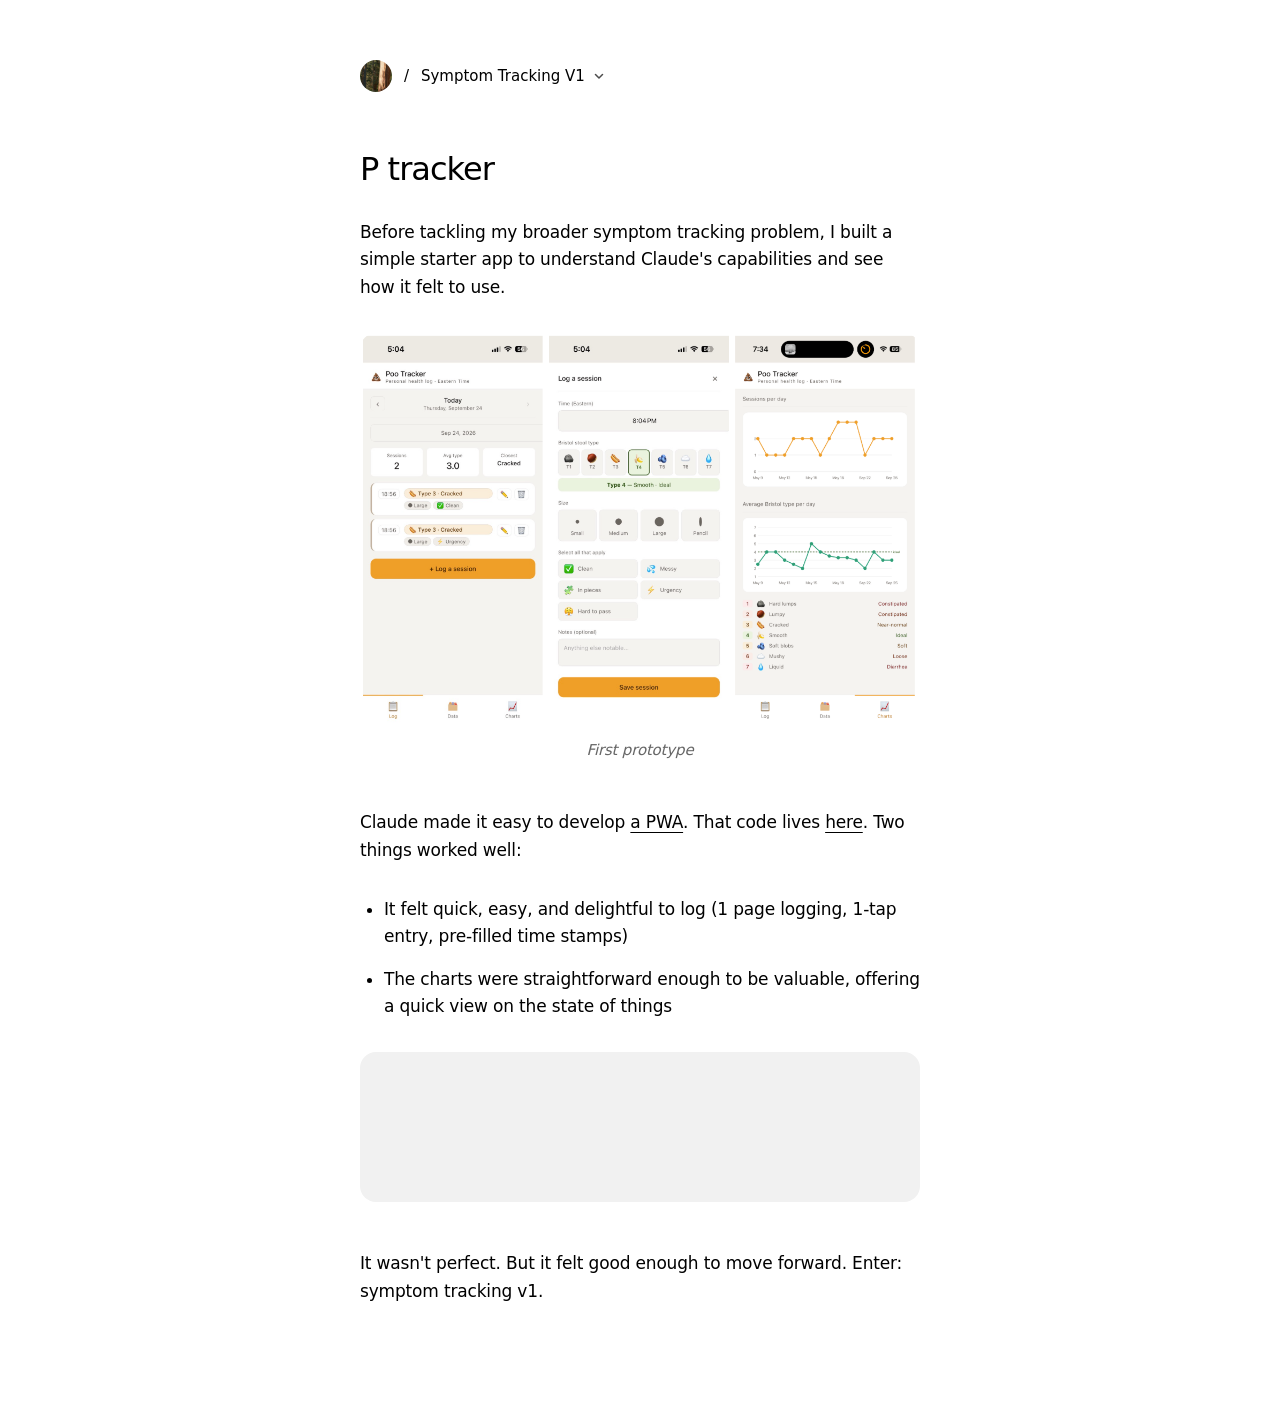
==== p-tracker.html @ f4fca5af "spacing changes" ====
<!DOCTYPE html>
<html lang="en-US">
<head>
    <meta charset="utf-8">
    <meta name="viewport" content="width=device-width, initial-scale=1.0">
    <title>Women(n of one) / Symptom Tracking V1</title>
    <meta name="description" content="Symptom Tracking V1 is a tool for tracking custom inputs and outcome symptoms.">
    
    <link rel="icon" href="images/trees.png" type="image/png">
    <link rel="stylesheet" href="styles.css">
    <!-- <script src="analytics.js"></script> -->
</head>
<body>
    <div class="container">
        <header class="header">
            <div class="breadcrumb">
                <a href="/" class="breadcrumb-name">Women(n of one)</a> / <span class="breadcrumb-project">Symptom Tracking V1</span>
            </div>
        </header>

        <main class="project-main">
            <div class="project-header">
                <h1 class="page-title">P tracker</h1>
            </div>

            <section class="project-section">
                <p class="section-text">Before tackling my broader symptom tracking problem, I built a simple starter app to understand Claude's capabilities and see how it felt to use.</p>
                
                <section class="project-section">
                    <img src="images/ptracker-sidebyside.png" alt="screenshots" class="project-image-full">
                    <p class="image-caption">First prototype</p>
                </section>    
                
                <p class="section-text">Claude made it easy to develop <a href="https://rad-cuchufli-82b1fe.netlify.app/">a PWA</a>. That code lives <a href="https://github.com/mollyomcgowan/p-tracker">here</a>. Two things worked well:</p>
                    <ul class="section-list">
                        <li>It felt quick, easy, and delightful to log (1 page logging, 1-tap entry, pre-filled time stamps)</li>
                        <li>The charts were straightforward enough to be valuable, offering a quick view on the state of things</li>
                    </ul>

                    <div class="project-image-centered video-spaced">
                    <video src="images/ptracker.mp4" poster="" preload="metadata" class="project-image-full project-video-small" autoplay loop muted playsinline></video>
                    </div>
            </section>

            <section class="project-section">
                <p class="section-text">It wasn't perfect. But it felt good enough to move forward. Enter: symptom tracking v1.</p>
            </section>

        </main>
    </div>

    <script src="script.js"></script>
</body>
</html>
---- styles.css ----
/* CSS Variables */
:root {
  /* Typography */
  --font-family-sans: system-ui, -apple-system, BlinkMacSystemFont, "Segoe UI", sans-serif;
  --font-weight-regular: 400;
  --font-weight-medium: 500;
  --tracking-body: -0.01em;
  --tracking-tight: -0.03em;
  --line-height-body: 1.55;
  --line-height-compact: 1.35;

  /* Font Sizes */
  --font-size-small: 15px;
  --font-size-medium: 17px;
  --font-size-large: 20px;
  --font-size-extra-large: 28px;
  --font-size-extra-extra-large: 32px;

  /* Colors */
  --color-background: #fff;
  --color-background-secondary: #f1f1f1;
  --color-background-tertiary: #f5f5f5;
  --color-background-media: #f1f1f1; /* Always light for image/video containers */
  --color-text-primary: #000;
  --color-text-secondary: #666;
  --color-border: #e7e7e7;
  --color-shadow: rgba(0, 0, 0, 0.12);
  --color-selection-background: #000;
  --color-selection-text: #fff;

  /* 4px spacing grid */
  --space-1: 4px;
  --space-2: 8px;
  --space-3: 12px;
  --space-4: 16px;
  --space-5: 20px;
  --space-6: 24px;
  --space-8: 32px;
  --space-10: 40px;
  --space-12: 48px;
  --space-15: 60px;
  --space-20: 80px;
  --space-30: 120px;
  --content-margin: var(--space-20);
  --home-content-width: 560px;
  --home-primary-column: 180px;
  --home-column-gap: var(--space-5);
  --work-logo-size: var(--space-6);

  /* Border Radius */
  --border-radius-small: 4px;
  --border-radius-medium: 8px;
  --border-radius-large: 16px;
}

/* Dark Mode */
@media (prefers-color-scheme: dark) {
  :root {
    --color-background: #000;
    --color-background-secondary: #101010;
    --color-background-tertiary: #181818;
    --color-text-primary: #f2f2f2;
    --color-text-secondary: #a3a3a3;
    --color-border: #262626;
    --color-shadow: rgba(0, 0, 0, 0.7);
    --color-selection-background: #fff;
    --color-selection-text: #000;
  }

  /* Invert dark icons for visibility */
  .view-toggle img {
    filter: invert(1);
  }
}

/* Reset and Base Styles */
* {
  margin: 0;
  padding: 0;
  box-sizing: border-box;
}

html {
  font-size: var(--font-size-medium);
  scroll-behavior: smooth;
  font-family: var(--font-family-sans);
  color: var(--color-text-primary);
  text-rendering: optimizeLegibility;
  font-kerning: normal;
}

::selection {
  background: var(--color-selection-background);
  color: var(--color-selection-text);
}

body {
  font-weight: var(--font-weight-regular);
  line-height: var(--line-height-body);
  letter-spacing: var(--tracking-body);
  color: var(--color-text-primary);
  background-color: var(--color-background);
  -webkit-font-smoothing: antialiased;
  -moz-osx-font-smoothing: grayscale;
  animation: page-fade-in 0.9s ease both;
}

@keyframes page-fade-in {
  from {
    opacity: 0;
  }
  to {
    opacity: 1;
  }
}

@media (prefers-reduced-motion: reduce) {
  body {
    animation: none;
  }

  .work-description-reveal {
    transition: none;
  }
}

/* Remove all focus outlines globally */
button:focus,
a:focus {
  outline: none;
}

p a {
  font-weight: var(--font-weight-medium);
  text-decoration: underline;
  color: var(--color-text-primary);
  text-decoration-thickness: 1px;
  text-underline-offset: var(--space-1);
}

/* Container */
.container {
  max-width: 760px;
  margin: 0 auto;
  padding: 0;
  min-height: 100vh;
  display: flex;
  flex-direction: column;
}

/* Bookshelf gets full width container */
.bookshelf-container {
  max-width: 100%;
  padding: 0;
  overflow: visible;
}

/* Header */
.header {
  display: flex;
  justify-content: space-between;
  align-items: center;
  padding: var(--space-15) 0;
  max-width: 600px;
  margin: 0 auto;
  width: 100%;
}

.header-identity {
  display: flex;
  align-items: center;
  gap: var(--space-4);
}

.header-photo {
  width: var(--space-8);
  height: var(--space-8);
  border-radius: 50%;
  object-fit: cover;
  flex-shrink: 0;
}

.name {
  font-size: var(--font-size-large);
  font-weight: var(--font-weight-medium);
  line-height: var(--line-height-compact);
  letter-spacing: -0.02em;
  color: var(--color-text-primary);
  text-decoration: none;
}

.nav-links {
  display: flex;
  gap: var(--space-8);
}

.nav-link {
  font-size: var(--font-size-small);
  font-weight: var(--font-weight-medium);
  line-height: var(--line-height-compact);
  color: var(--color-text-secondary);
  text-decoration: none;
  transition: color 160ms ease;
}

.nav-link:hover {
  color: var(--color-text-primary);
}

/* Breadcrumb Header for Sub-pages */
.breadcrumb {
  font-size: var(--font-size-small);
  line-height: var(--line-height-compact);
  display: flex;
  align-items: center;
  flex-wrap: wrap;
}

.header:has(.breadcrumb) {
  max-width: var(--home-content-width);
  padding-top: var(--space-15);
  padding-bottom: var(--space-15);
}

.breadcrumb-name {
  font-weight: var(--font-weight-medium);
  color: var(--color-text-primary);
  text-decoration: none;
  padding-right: var(--space-3);
  display: inline-flex;
  align-items: center;
}

.breadcrumb-name-thumb {
  display: block;
  width: var(--space-8);
  height: var(--space-8);
  border-radius: 50%;
  object-fit: cover;
  flex-shrink: 0;
}

.breadcrumb-name-text {
  display: none;
}

.breadcrumb-project {
  font-weight: var(--font-weight-regular);
  position: relative;
  display: inline-block;
}

.breadcrumb-project-trigger {
  font: inherit;
  color: inherit;
  background: none;
  border: none;
  padding: var(--space-1) var(--space-3);
  margin: -4px 0;
  border-radius: var(--border-radius-small);
  cursor: pointer;
  display: inline-flex;
  align-items: center;
  gap: var(--space-2);
  line-height: inherit;
  transition: background-color 120ms ease;
}

.breadcrumb-project-trigger:focus-visible {
  background-color: var(--color-background-secondary);
  outline: none;
}

.breadcrumb-project-trigger:active,
.breadcrumb-project.is-open .breadcrumb-project-trigger {
  background-color: var(--color-background-secondary);
}

@media (hover: hover) {
  .breadcrumb-project-trigger:hover {
    background-color: var(--color-background-secondary);
  }
}

.breadcrumb-project-label {
  white-space: nowrap;
  overflow: hidden;
  text-overflow: ellipsis;
  max-width: calc(100vw - 200px);
}

.breadcrumb-chevron {
  flex-shrink: 0;
  transition: transform 220ms cubic-bezier(0.2, 0.8, 0.2, 1);
  opacity: 0.7;
}

.breadcrumb-project.is-open .breadcrumb-chevron {
  transform: rotate(180deg);
}

.breadcrumb-menu {
  position: absolute;
  top: calc(100% + var(--space-2));
  left: 0;
  min-width: 280px;
  max-width: 360px;
  background: var(--color-background);
  border: 1px solid var(--color-border);
  border-radius: var(--border-radius-large);
  box-shadow: 0 12px 32px var(--color-shadow);
  padding: var(--space-2);
  z-index: 50;
  opacity: 0;
  transform: translateY(-4px) scale(0.98);
  transform-origin: top left;
  pointer-events: none;
  transition: opacity 180ms ease, transform 220ms cubic-bezier(0.2, 0.8, 0.2, 1);
}

.breadcrumb-project.is-open .breadcrumb-menu {
  opacity: 1;
  transform: translateY(0) scale(1);
  pointer-events: auto;
}

.breadcrumb-menu-section {
  display: flex;
  flex-direction: column;
  padding: var(--space-1) 0;
}

.breadcrumb-menu-heading {
  font-size: 12px;
  font-weight: var(--font-weight-medium);
  letter-spacing: var(--tracking-body);
  color: var(--color-text-secondary);
  padding: var(--space-2) var(--space-3) var(--space-1);
}

.breadcrumb-menu-item {
  display: block;
  font-size: var(--font-size-small);
  color: var(--color-text-primary);
  text-decoration: none;
  padding: var(--space-2) var(--space-3);
  border-radius: var(--border-radius-medium);
  transition: background-color 120ms ease;
}

.breadcrumb-menu-item:focus-visible {
  background-color: var(--color-background-secondary);
  outline: none;
}

.breadcrumb-menu-item:active {
  background-color: var(--color-background-tertiary);
}

@media (hover: hover) {
  .breadcrumb-menu-item:hover {
    background-color: var(--color-background-secondary);
  }
}

.breadcrumb-menu-item.is-current {
  font-weight: var(--font-weight-medium);
  color: var(--color-text-secondary);
  pointer-events: none;
}

.breadcrumb-menu-divider {
  height: 1px;
  background-color: var(--color-border);
  margin: var(--space-1) var(--space-2);
}

@media (max-width: 600px) {
  .breadcrumb-menu {
    min-width: 240px;
    max-width: calc(100vw - 48px);
  }

  .breadcrumb-project-trigger {
    padding: var(--space-2) var(--space-3);
    margin: -8px 0;
  }

  .breadcrumb-name {
    padding: var(--space-1) var(--space-3) var(--space-1) 0;
    margin: -4px 0;
  }

  .breadcrumb-menu-item {
    padding: var(--space-3);
  }
}

/* Main Content */
.home-page .container {
  max-width: var(--home-content-width);
}

.home-page .header {
  max-width: none;
  margin: 0;
}

.main {
  flex: 1;
  width: 100%;
  margin: 0;
}

/* Intro Section */
.intro {
  margin-bottom: var(--space-15);
}

/* Projects Section */
.projects {
  display: flex;
  flex-direction: column;
  gap: var(--space-3);
  margin-bottom: var(--space-15);
}

/* Home page section label */
.section-label {
  font-size: var(--font-size-medium);
  font-weight: var(--font-weight-medium);
  letter-spacing: var(--tracking-body);
  line-height: var(--line-height-compact);
  color: var(--color-text-secondary);
  margin: 0 0 var(--space-1);
}

.project-card {
  display: grid;
  grid-template-columns: var(--home-primary-column) 1fr;
  column-gap: var(--home-column-gap);
  align-items: baseline;
  margin: 0;
  text-decoration: none;
  color: inherit;
}

.project-title {
  font-size: var(--font-size-medium);
  color: var(--color-text-primary);
  font-weight: var(--font-weight-medium);
  line-height: var(--line-height-compact);
}

.project-description {
  font-size: var(--font-size-medium);
  color: var(--color-text-secondary);
  font-weight: var(--font-weight-regular);
  line-height: var(--line-height-compact);
  justify-self: end;
  text-align: right;
}

.page-title {
  font-size: var(--font-size-extra-extra-large);
  font-weight: var(--font-weight-medium);
  line-height: 1.1;
  letter-spacing: var(--tracking-tight);
  text-decoration: none;
  display: block;
  transition: opacity 0.2s ease;
  margin-bottom: 0;
  flex: 1;
}

/* Remove focus outlines */
*:focus,
*:focus-visible {
  outline: none;
}

.nav-link:focus,
.project-link:focus,
.page-title:focus {
  outline: none;
}

/* ===== PROJECT PAGE STYLES ===== */

/* Project Page Layout */
.project-main {
  flex: 1;
  width: 100%;
  max-width: var(--home-content-width);
  padding: 0 0 var(--space-15);
  margin: 0 auto;
}

.project-header {
  margin: 0 0 var(--space-8);
}

.project-header .page-title {
  margin-bottom: var(--space-6);
}

.project-section {
  margin-bottom: var(--space-12);
}

.section-header {
  font-size: var(--font-size-medium);
  font-weight: var(--font-weight-medium);
  line-height: var(--line-height-body);
  margin: 0 0 var(--space-2);
}

.section-text {
  font-size: var(--font-size-medium);
  font-weight: var(--font-weight-regular);
  line-height: 1.6;
  margin: 0 0 var(--space-8);
}

.section-list {
  font-size: var(--font-size-medium);
  font-weight: var(--font-weight-regular);
  line-height: 1.6;
  margin: 0 0 var(--space-8) 0;
  padding-left: var(--space-6);
}

.section-list li {
  margin-bottom: var(--space-4);
}

/* Project media shares the same column as the surrounding text. */
.project-image-full,
.project-image-centered,
.video-container,
.project-image-grid,
.project-image-grid-three,
.project-image-placeholder {
  width: 100%;
  max-width: 100%;
  margin-left: 0;
  margin-right: 0;
}

.project-image-full {
  display: block;
  height: auto;
  object-fit: contain;
  object-position: center;
  border-radius: var(--border-radius-large);
}
.project-video-small {
  width: auto;
  max-width: 100%;
  max-height: 520px;
}

.video-spaced {
  margin-top: var(--space-6);
  margin-bottom: var(--space-6);
}

.project-image-centered {
  display: flex;
  flex-direction: column;
  align-items: center;
  background-color: var(--color-background-media);
  border-radius: var(--border-radius-large);
}

.project-image-grid {
  display: grid;
  grid-template-columns: 1fr 1fr;
  gap: var(--space-6);
  margin-top: var(--space-6);
  margin-bottom: var(--space-6);
  background-color: var(--color-background-media);
  border-radius: var(--border-radius-large);
}

.project-image-grid-three {
  display: grid;
  grid-template-columns: 1fr 1fr 1fr;
  gap: var(--space-6);
  margin-top: var(--space-15);
  margin-bottom: var(--space-15);
  background-color: var(--color-background-media);
  border-radius: var(--border-radius-large);
}

.project-image-grid-item {
  width: 100%;
  height: auto;
  object-fit: contain;
  display: block;
  border-radius: var(--border-radius-large);
}

.project-image-placeholder {
  min-height: 300px;
  background-color: var(--color-background-tertiary);
  border: 2px dashed var(--color-border);
  display: flex;
  align-items: center;
  justify-content: center;
  margin-top: var(--space-15);
  margin-bottom: var(--space-15);
  border-radius: var(--border-radius-large);
}

.project-image-grid .project-image-placeholder {
  margin-top: 0;
  margin-bottom: 0;
  min-height: 200px;
}

.image-caption {
  font-size: var(--font-size-small);
  font-weight: var(--font-weight-regular);
  line-height: 1.45;
  color: var(--color-text-secondary);
  text-align: center;
  font-style: italic;
  margin: 0;
  padding-top: var(--space-2);
}

/* Button-style link for project pages */
.link-button {
  display: inline-block;
  background-color: var(--color-background-secondary);
  color: var(--color-text-primary);
  font-size: var(--font-size-small);
  font-weight: var(--font-weight-medium);
  text-decoration: none;
  padding: var(--space-1) var(--space-4);
  border-radius: var(--border-radius-medium);
  transition:
    background-color 0.2s ease,
    opacity 0.2s ease;
}

.link-button::after {
  content: ' ↗';
}

.link-button:hover {
  background-color: var(--color-background-tertiary);
  opacity: 0.9;
}

/* Hover-reveal controls over a video */
.video-container {
  position: relative;
}

.video-controls {
  position: absolute;
  bottom: var(--space-3);
  right: var(--space-3);
  display: flex;
  gap: var(--space-2);
  transition: opacity 0.15s ease;
}

@media (hover: hover) {
  .video-controls {
    opacity: 0;
    pointer-events: none;
  }

  .video-container:hover .video-controls {
    opacity: 1;
    pointer-events: auto;
  }
}

.video-control-button {
  background-color: rgba(0, 0, 0, 0.6);
  color: #fff;
  font: inherit;
  font-size: 14px;
  font-weight: var(--font-weight-medium);
  border: 0;
  padding: var(--space-2) var(--space-3);
  border-radius: var(--border-radius-medium);
  cursor: pointer;
  transition: background-color 0.15s ease;
}

.video-control-button:hover {
  background-color: rgba(0, 0, 0, 0.8);
}

/* ===== WORK HISTORY STYLES ===== */

.work-entry {
  margin: 0;
}

.work-item {
  display: grid;
  grid-template-columns: var(--home-primary-column) 1fr;
  column-gap: var(--home-column-gap);
  align-items: start;
  text-align: left;
  width: 100%;
  margin: 0;
  padding: 0;
  border: 0;
  background: none;
  color: inherit;
  font: inherit;
  appearance: none;
  cursor: pointer;
  text-decoration: none;
}

.work-item:focus-visible {
  outline: 1px solid var(--color-border);
  outline-offset: var(--space-1);
  border-radius: var(--border-radius-small);
}

.work-primary {
  display: flex;
  align-items: start;
  gap: var(--space-2);
}

.work-logo {
  display: none;
  width: var(--work-logo-size);
  height: var(--work-logo-size);
  border-radius: var(--border-radius-small);
  object-fit: contain;
  flex-shrink: 0;
}

.work-logo.border {
  border: 0.5px solid var(--color-border);
  background: transparent;
}

.work-company {
  font-size: var(--font-size-medium);
  font-weight: var(--font-weight-medium);
  color: var(--color-text-primary);
}

/* Row hover underlines the primary label only. */
.project-title,
.work-company {
  text-decoration-line: underline;
  text-decoration-color: transparent;
  text-decoration-thickness: 1px;
  text-underline-offset: var(--space-1);
  transition: text-decoration-color 160ms ease;
}

.project-card:hover .project-title,
.work-item:hover .work-company,
.work-entry.is-open .work-company {
  text-decoration-color: currentColor;
}

.work-dates {
  font-size: var(--font-size-medium);
  font-weight: var(--font-weight-regular);
  line-height: var(--line-height-compact);
  color: var(--color-text-secondary);
  font-family: var(--font-family-sans);
  font-variant-numeric: tabular-nums;
  justify-self: end;
  text-align: right;
}

.work-description-reveal {
  display: grid;
  grid-template-rows: 0fr;
  opacity: 0;
  transition:
    grid-template-rows 260ms cubic-bezier(0.2, 0.8, 0.2, 1),
    opacity 180ms ease;
}

.work-entry.is-open .work-description-reveal {
  grid-template-rows: 1fr;
  opacity: 1;
}

.work-description-inner {
  min-height: 0;
  overflow: hidden;
}

.work-description {
  margin: var(--space-2) 0 0;
  color: var(--color-text-secondary);
  font-size: var(--font-size-medium);
  font-weight: var(--font-weight-regular);
  line-height: var(--line-height-body);
  text-align: left;
}

/* ===== MOBILE BREAKPOINT ===== */
@media (max-width: 768px) {
  :root {
    --content-margin: var(--space-6);
  }

  /* Header stacks vertically with padding */
  .header {
    flex-direction: column;
    align-items: flex-start;
    gap: var(--space-2);
    padding-left: var(--content-margin);
    padding-right: var(--content-margin);
    margin-left: 0;
    margin-right: 0;
  }

  .header-identity {
    width: 100%;
    justify-content: space-between;
  }

  .header-photo {
    order: 2;
  }

  .name {
    order: 1;
  }

  .home-page .main {
    padding-left: var(--content-margin);
    padding-right: var(--content-margin);
  }

  .project-main {
    padding-left: var(--content-margin);
    padding-right: var(--content-margin);
  }

  /* Project cards stack: description drops below the title */
  .project-card {
    grid-template-columns: 1fr;
    column-gap: 0;
    row-gap: var(--space-1);
  }

  .work-item {
    grid-template-columns: 1fr;
    row-gap: var(--space-1);
  }

  .project-description,
  .work-dates {
    justify-self: start;
    text-align: left;
  }

  /* More breathing room between stacked projects (kept on the 4px grid) */
   .projects {
    gap: var(--space-5);
  }
  }
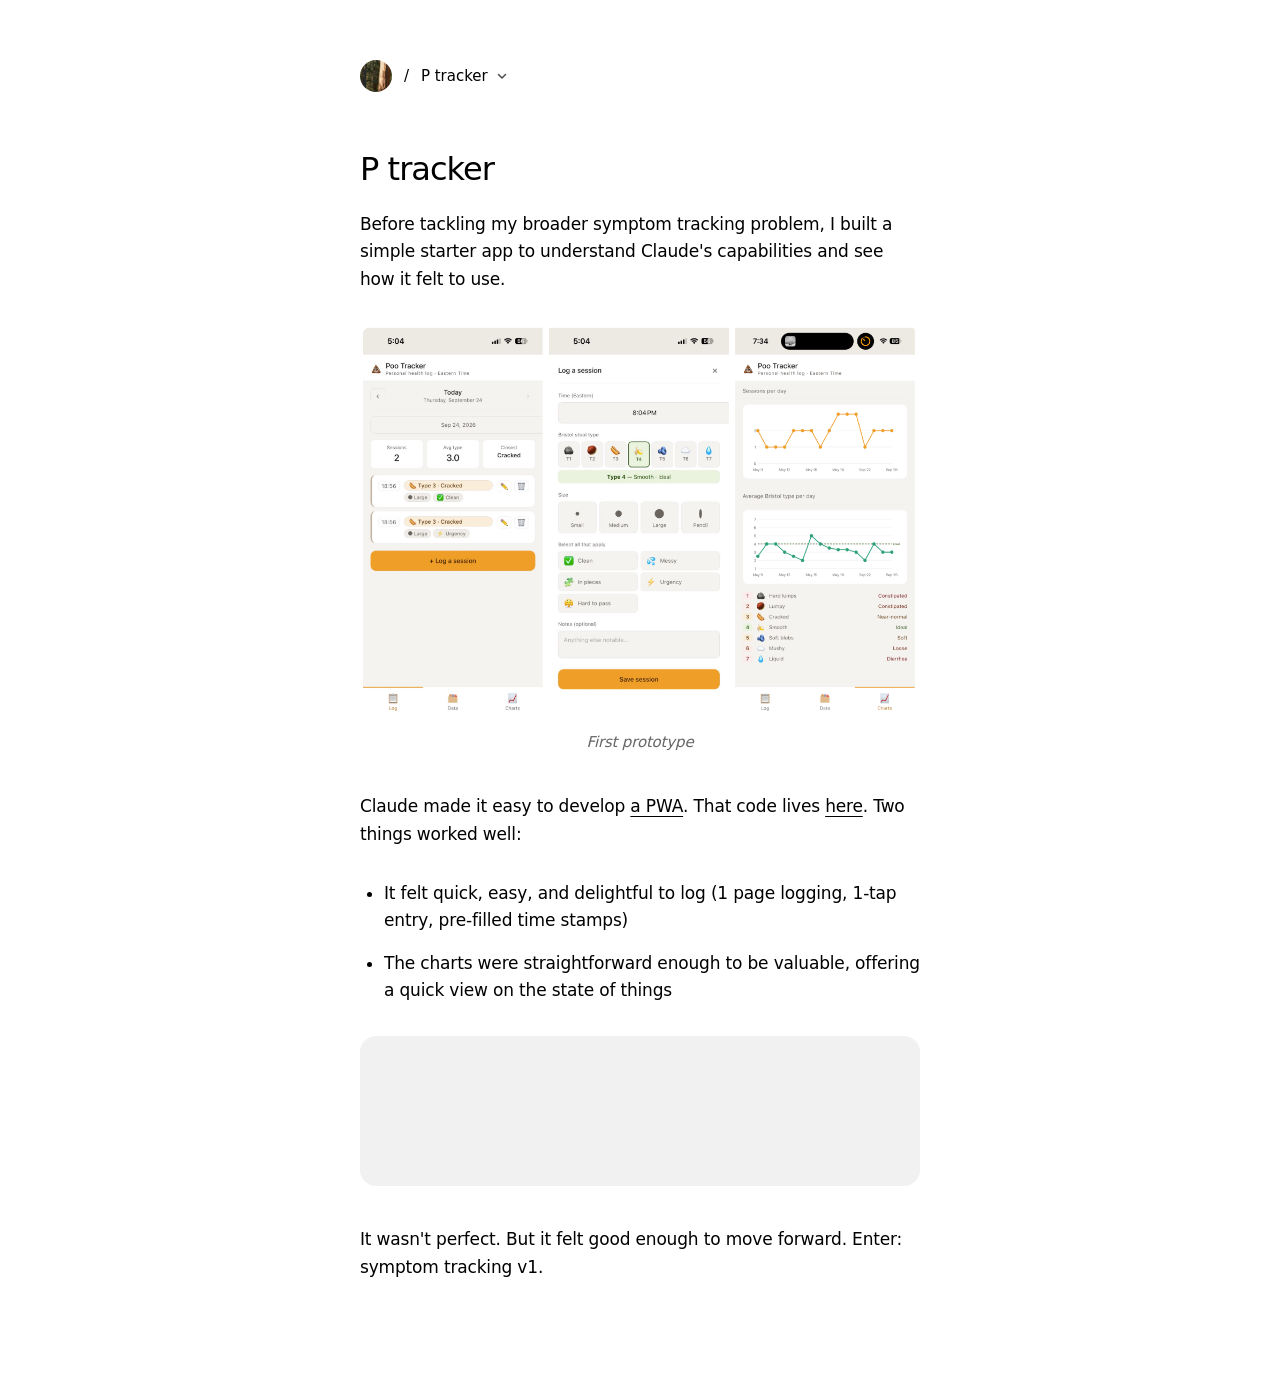
==== commit c4f0ea84: "Update p-tracker.html" ====
--- a/p-tracker.html
+++ b/p-tracker.html
@@ -14,7 +14,7 @@
     <div class="container">
         <header class="header">
             <div class="breadcrumb">
-                <a href="/" class="breadcrumb-name">Women(n of one)</a> / <span class="breadcrumb-project">Symptom Tracking V1</span>
+                <a href="/" class="breadcrumb-name">Women(n of one)</a> / <span class="breadcrumb-project">P tracker</span>
             </div>
         </header>
 
--- a/styles.css
+++ b/styles.css
@@ -497,7 +497,7 @@
 }
 
 .project-header {
-  margin: 0 0 var(--space-8);
+  margin: 0 0 var(--space-6);
 }
 
 .project-header .page-title {
@@ -505,7 +505,7 @@
 }
 
 .project-section {
-  margin-bottom: var(--space-12);
+  margin-bottom: var(--space-10);
 }
 
 .section-header {
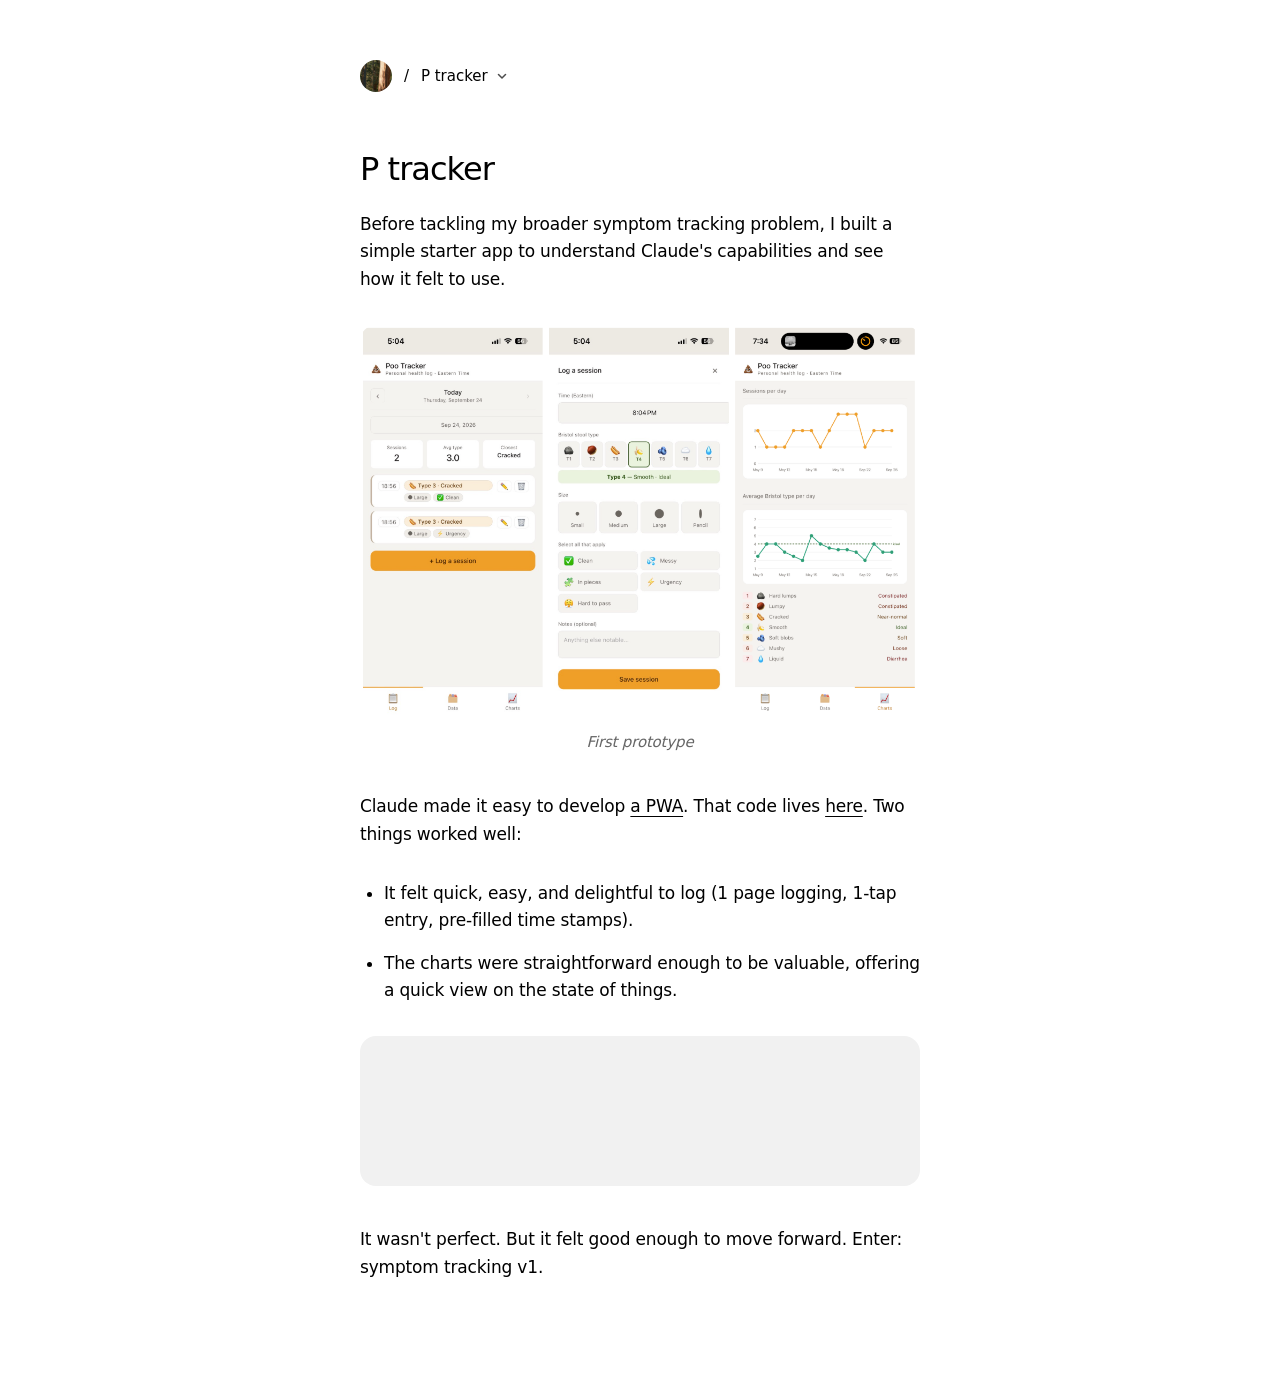
==== commit fd01b1b0: "Update p-tracker.html" ====
--- a/p-tracker.html
+++ b/p-tracker.html
@@ -33,8 +33,8 @@
                 
                 <p class="section-text">Claude made it easy to develop <a href="https://rad-cuchufli-82b1fe.netlify.app/">a PWA</a>. That code lives <a href="https://github.com/mollyomcgowan/p-tracker">here</a>. Two things worked well:</p>
                     <ul class="section-list">
-                        <li>It felt quick, easy, and delightful to log (1 page logging, 1-tap entry, pre-filled time stamps)</li>
-                        <li>The charts were straightforward enough to be valuable, offering a quick view on the state of things</li>
+                        <li>It felt quick, easy, and delightful to log (1 page logging, 1-tap entry, pre-filled time stamps).</li>
+                        <li>The charts were straightforward enough to be valuable, offering a quick view on the state of things.</li>
                     </ul>
 
                     <div class="project-image-centered video-spaced">
--- a/styles.css
+++ b/styles.css
@@ -630,6 +630,15 @@
   padding-top: var(--space-2);
 }
 
+.project-figure {
+  margin: 0 0 var(--space-6);   /* space below the caption: 24px */
+}
+
+/* shrink the gap between a paragraph and an image that follows it */
+.section-text:has(+ .project-figure) {
+  margin-bottom: var(--space-4); /* 16px */
+}
+
 /* Button-style link for project pages */
 .link-button {
   display: inline-block;
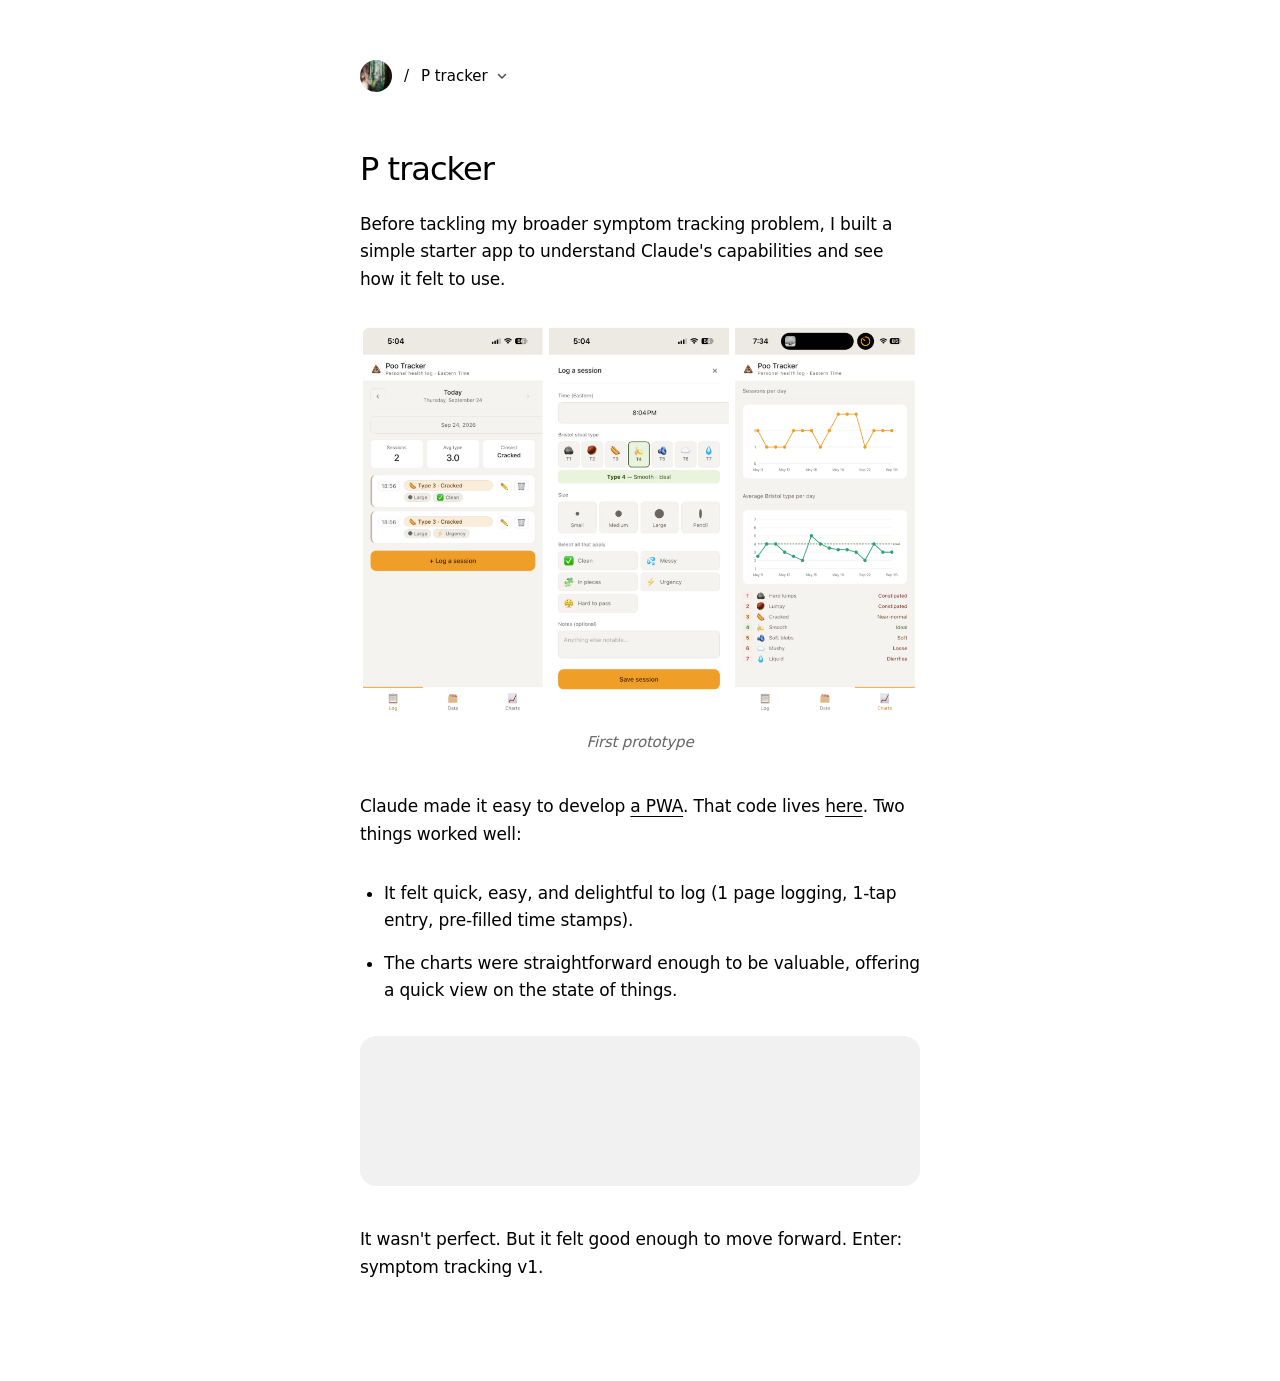
==== commit f431c123: "Edits to name + header" ====
--- a/p-tracker.html
+++ b/p-tracker.html
@@ -3,10 +3,10 @@
 <head>
     <meta charset="utf-8">
     <meta name="viewport" content="width=device-width, initial-scale=1.0">
-    <title>Women(n of one) / Symptom Tracking V1</title>
-    <meta name="description" content="Symptom Tracking V1 is a tool for tracking custom inputs and outcome symptoms.">
+    <title>P tracker</title>
+    <meta name="description" content="P tracker was built to understand the tools and the problem better.">
     
-    <link rel="icon" href="images/trees.png" type="image/png">
+    <link rel="icon" href="images/wofone.png" type="image/png">
     <link rel="stylesheet" href="styles.css">
     <!-- <script src="analytics.js"></script> -->
 </head>
@@ -14,7 +14,7 @@
     <div class="container">
         <header class="header">
             <div class="breadcrumb">
-                <a href="/" class="breadcrumb-name">Women(n of one)</a> / <span class="breadcrumb-project">P tracker</span>
+                <a href="/" class="breadcrumb-name">wome(n of one)</a> / <span class="breadcrumb-project">P tracker</span>
             </div>
         </header>
 
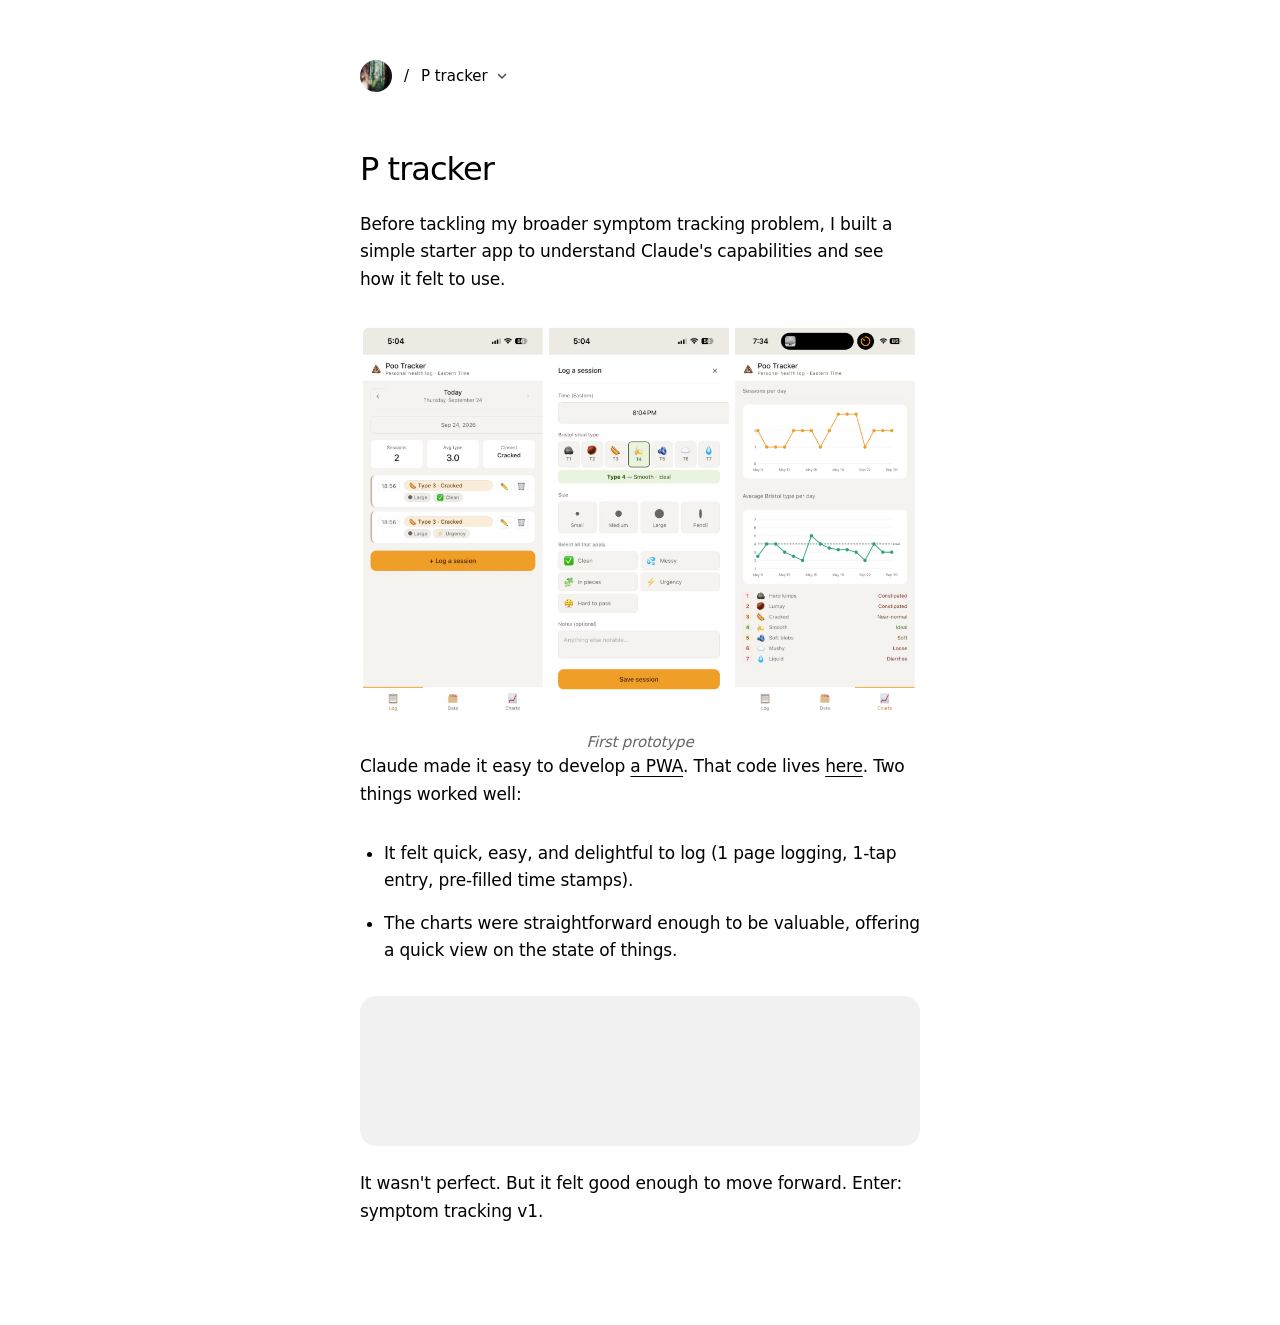
==== commit 93675f4e: "clean up sections" ====
--- a/p-tracker.html
+++ b/p-tracker.html
@@ -10,6 +10,7 @@
     <link rel="stylesheet" href="styles.css">
     <!-- <script src="analytics.js"></script> -->
 </head>
+
 <body>
     <div class="container">
         <header class="header">
@@ -26,10 +27,9 @@
             <section class="project-section">
                 <p class="section-text">Before tackling my broader symptom tracking problem, I built a simple starter app to understand Claude's capabilities and see how it felt to use.</p>
                 
-                <section class="project-section">
+        
                     <img src="images/ptracker-sidebyside.png" alt="screenshots" class="project-image-full">
-                    <p class="image-caption">First prototype</p>
-                </section>    
+                    <p class="image-caption">First prototype</p>   
                 
                 <p class="section-text">Claude made it easy to develop <a href="https://rad-cuchufli-82b1fe.netlify.app/">a PWA</a>. That code lives <a href="https://github.com/mollyomcgowan/p-tracker">here</a>. Two things worked well:</p>
                     <ul class="section-list">
@@ -38,11 +38,9 @@
                     </ul>
 
                     <div class="project-image-centered video-spaced">
-                    <video src="images/ptracker.mp4" poster="" preload="metadata" class="project-image-full project-video-small" autoplay loop muted playsinline></video>
+                        <video src="images/ptracker.mp4" poster="" preload="metadata" class="project-image-full project-video-small" autoplay loop muted playsinline></video>
                     </div>
-            </section>
-
-            <section class="project-section">
+          
                 <p class="section-text">It wasn't perfect. But it felt good enough to move forward. Enter: symptom tracking v1.</p>
             </section>
 
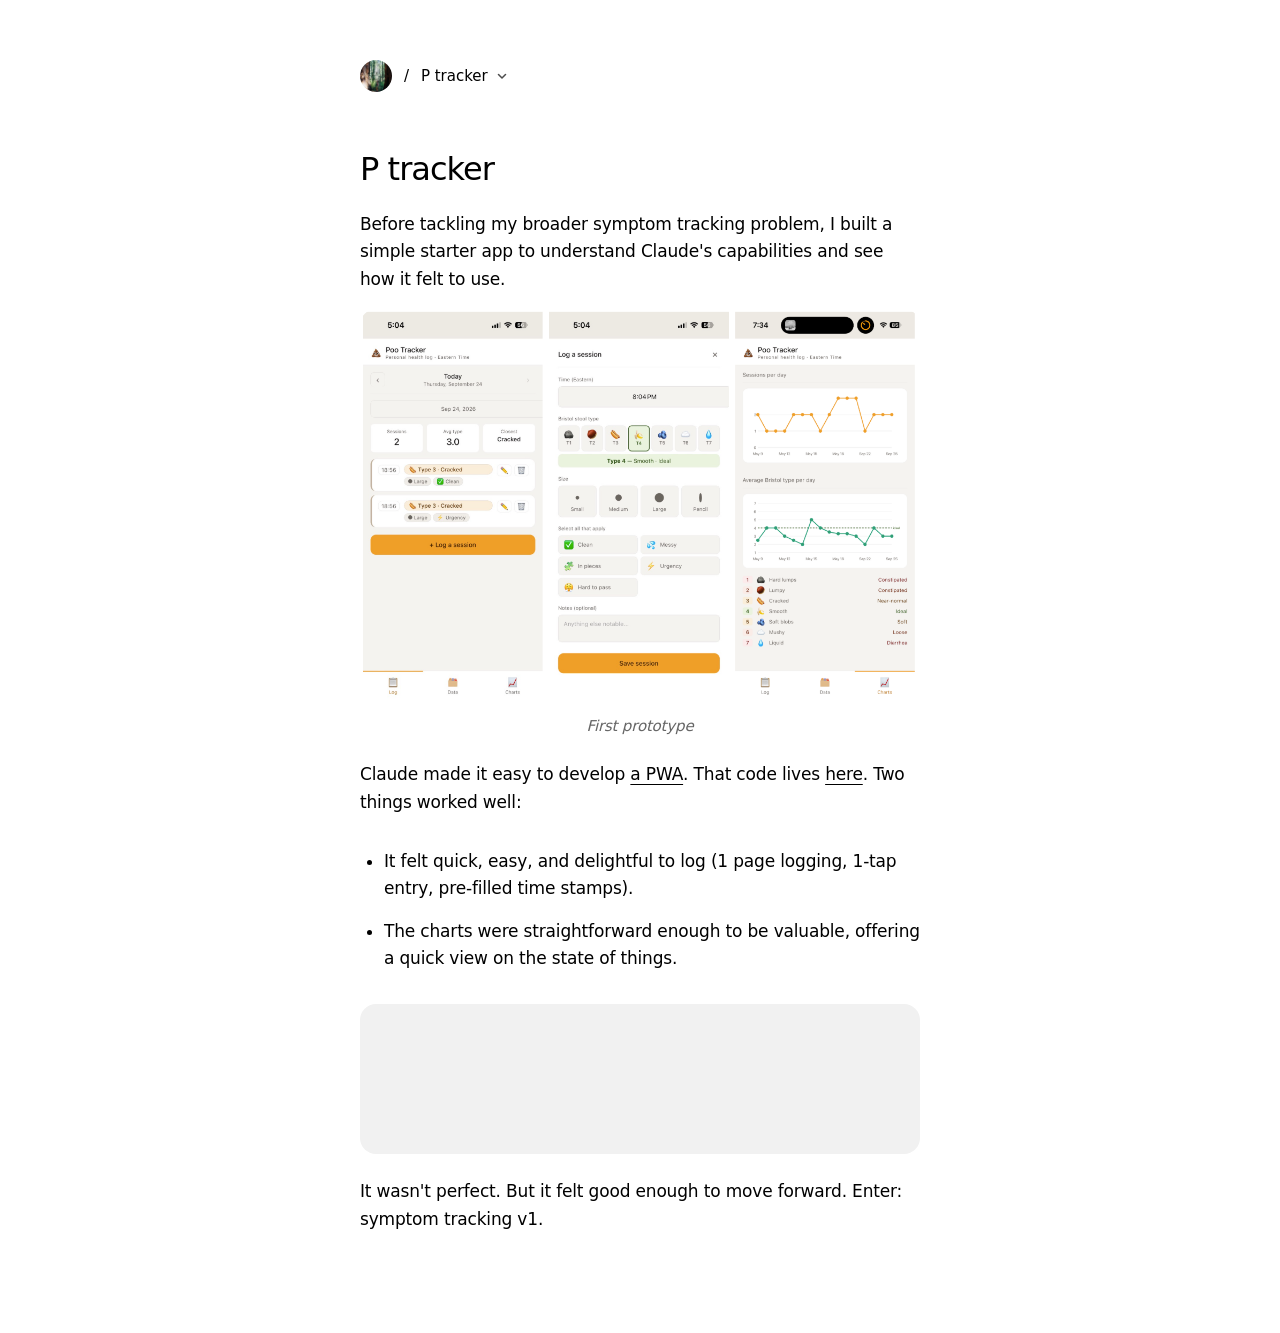
==== commit b7081875: "clean up" ====
--- a/p-tracker.html
+++ b/p-tracker.html
@@ -27,9 +27,10 @@
             <section class="project-section">
                 <p class="section-text">Before tackling my broader symptom tracking problem, I built a simple starter app to understand Claude's capabilities and see how it felt to use.</p>
                 
-        
+                <figure class="project-figure">
                     <img src="images/ptracker-sidebyside.png" alt="screenshots" class="project-image-full">
-                    <p class="image-caption">First prototype</p>   
+                    <p class="image-caption">First prototype</p>
+                </figure> 
                 
                 <p class="section-text">Claude made it easy to develop <a href="https://rad-cuchufli-82b1fe.netlify.app/">a PWA</a>. That code lives <a href="https://github.com/mollyomcgowan/p-tracker">here</a>. Two things worked well:</p>
                     <ul class="section-list">
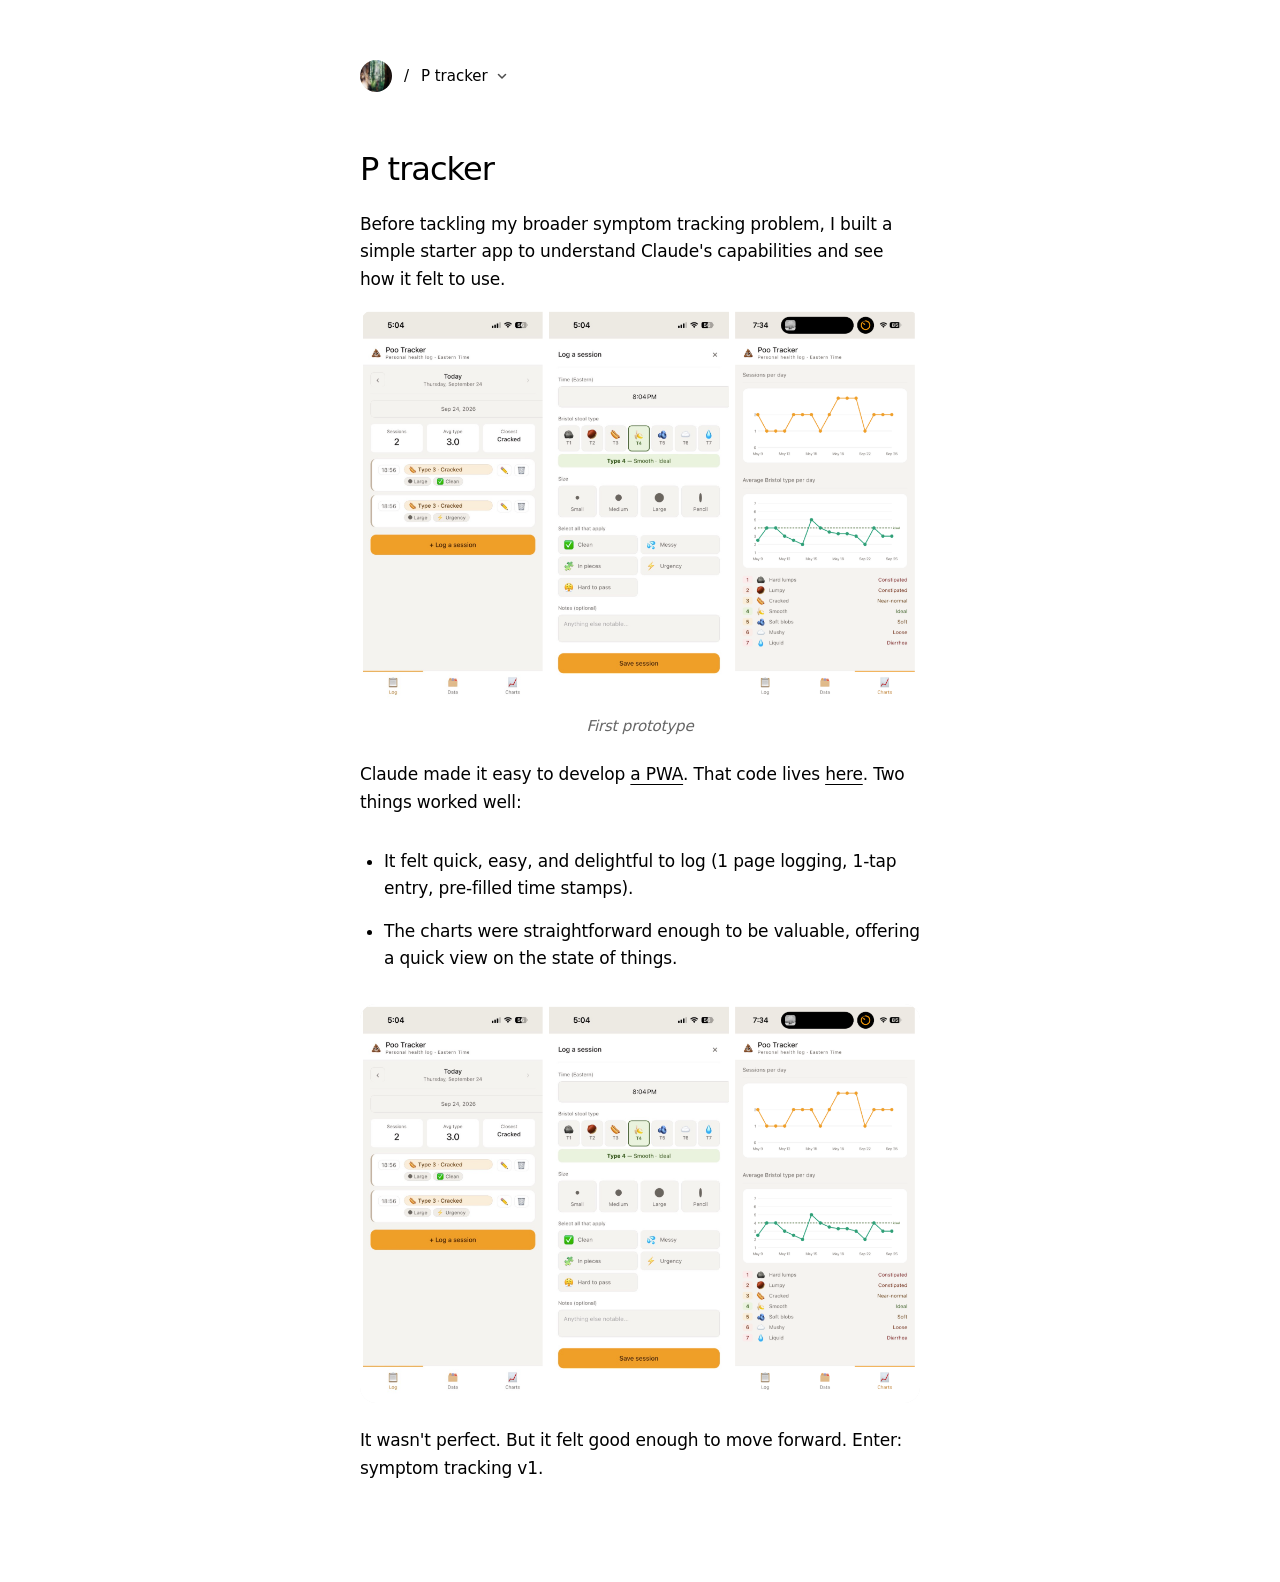
==== commit 4ba9e4fc: "make video respect accessibility" ====
--- a/p-tracker.html
+++ b/p-tracker.html
@@ -28,7 +28,7 @@
                 <p class="section-text">Before tackling my broader symptom tracking problem, I built a simple starter app to understand Claude's capabilities and see how it felt to use.</p>
                 
                 <figure class="project-figure">
-                    <img src="images/ptracker-sidebyside.png" alt="screenshots" class="project-image-full">
+                    <img src="images/ptracker-sidebyside.png" alt="imag of p tracker app experience" class="project-image-full">
                     <p class="image-caption">First prototype</p>
                 </figure> 
                 
@@ -38,8 +38,13 @@
                         <li>The charts were straightforward enough to be valuable, offering a quick view on the state of things.</li>
                     </ul>
 
-                    <div class="project-image-centered video-spaced">
-                        <video src="images/ptracker.mp4" poster="" preload="metadata" class="project-image-full project-video-small" autoplay loop muted playsinline></video>
+                   <div class="project-image-centered video-spaced video-container">
+                        <video src="images/ptracker.mp4" poster="images/ptracker-sidebyside.png"
+                                preload="metadata" class="project-image-full project-video-small"
+                                loop muted playsinline></video>
+                        <div class="video-controls">
+                            <button type="button" class="video-control-button" data-video-toggle>Pause</button>
+                        </div>
                     </div>
           
                 <p class="section-text">It wasn't perfect. But it felt good enough to move forward. Enter: symptom tracking v1.</p>
